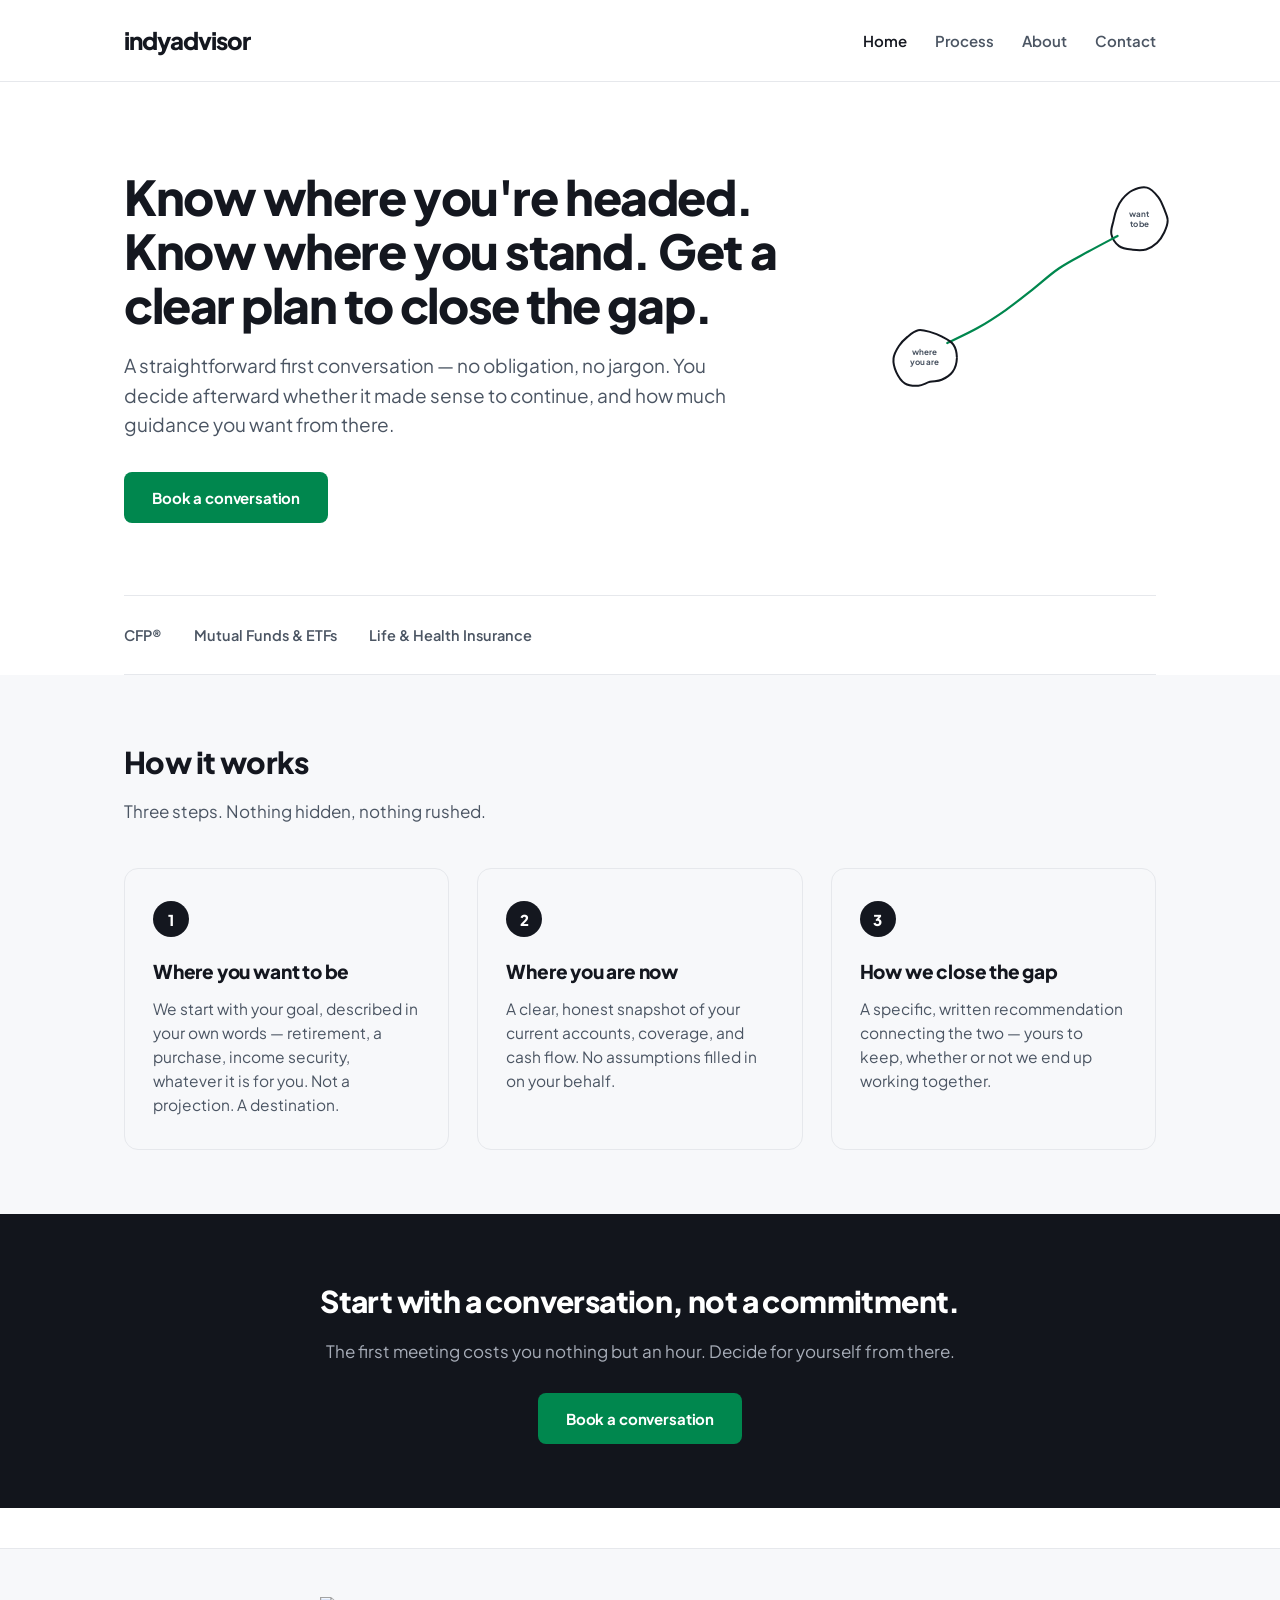
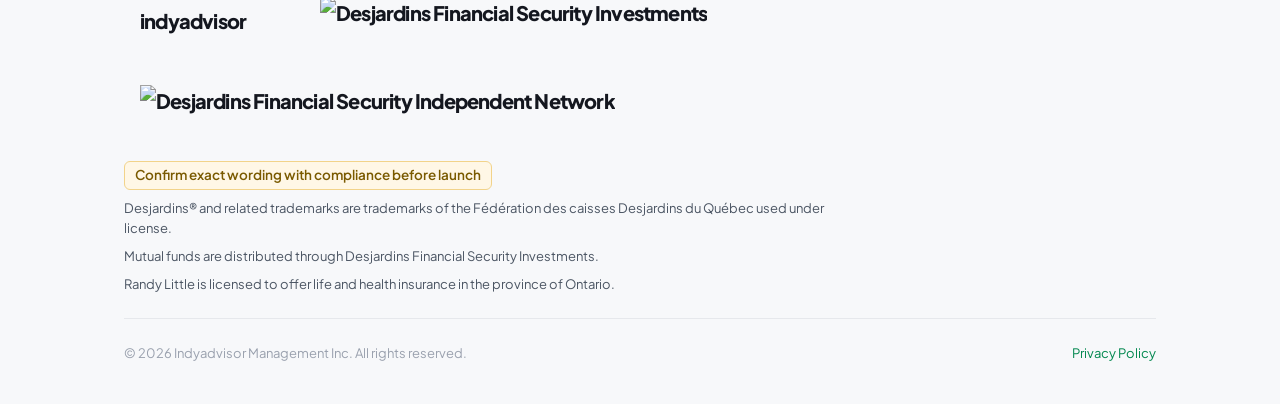
==== index.html @ a877bf17 "Add files via upload" ====
<!doctype html>
<html lang="en">
<head>
<meta charset="utf-8">
<meta name="viewport" content="width=device-width, initial-scale=1">
<title>Indyadvisor Management Inc. — Financial planning, clearly</title>
<meta name="description" content="A clear starting point: where you want to be, where you are today, and a specific plan to close the gap. CFP®, mutual funds &amp; ETFs, and insurance licensed in Ontario.">
<link rel="preconnect" href="https://fonts.googleapis.com">
<link rel="stylesheet" href="https://fonts.googleapis.com/css2?family=Plus+Jakarta+Sans:wght@500;600;700;800&display=swap">
<link rel="stylesheet" href="styles.css">
</head>
<body>

<header class="site">
  <div class="wrap">
    <a href="index.html" class="logo">indyadvisor</a>
    <nav class="main">
      <a href="index.html" class="current">Home</a>
      <a href="process.html">Process</a>
      <a href="about.html">About</a>
      <a href="contact.html">Contact</a>
    </nav>
  </div>
</header>

<section class="hero">
  <div class="wrap">
    <h1>Know where you're headed. Know where you stand. Get a clear plan to close the gap.</h1>
    <p class="lead">A straightforward first conversation — no obligation, no jargon. You decide afterward whether it made sense to continue, and how much guidance you want from there.</p>
    <a class="btn btn-primary" href="contact.html">Book a conversation</a>

    <svg class="hero-sketch" viewBox="0 0 370 280" aria-hidden="true">
      <path class="sketch-circle sketch-b" d="M 354.79,55.00 C 354.81,59.88 352.67,65.13 350.50,69.69 C 348.34,74.24 345.52,78.84 341.80,82.33 C 338.07,85.83 333.14,89.22 328.14,90.66 C 323.14,92.10 317.33,91.67 311.79,90.97 C 306.25,90.27 299.31,89.68 294.90,86.47 C 290.49,83.26 286.49,76.94 285.34,71.69 C 284.19,66.45 286.96,60.06 288.01,55.00 C 289.06,49.94 289.83,45.76 291.63,41.34 C 293.43,36.91 295.52,32.39 298.83,28.45 C 302.14,24.51 306.41,20.07 311.49,17.71 C 316.57,15.36 324.00,12.97 329.28,14.35 C 334.56,15.72 339.66,21.61 343.17,25.95 C 346.68,30.29 348.40,35.55 350.34,40.39 C 352.28,45.23 354.76,50.12 354.79,55.00 Z"/>
      <text class="sketch-label sketch-label-b" x="320" y="51" text-anchor="middle"><tspan x="320" dy="0">want</tspan><tspan x="320" dy="12">to be</tspan></text>

      <path class="sketch-line" d="M 293.00,74.00 C 286.91,77.25 268.53,86.85 256.45,93.53 C 244.37,100.21 231.93,106.31 220.53,114.07 C 209.12,121.82 198.94,131.50 188.03,140.05 C 177.13,148.60 166.40,157.42 155.10,165.34 C 143.80,173.26 132.25,180.78 120.24,187.56 C 108.22,194.33 89.21,202.93 83.00,206.00"/>

      <path class="sketch-circle sketch-a" d="M 94.77,225.00 C 94.61,230.61 92.60,237.21 89.47,241.60 C 86.35,245.99 80.66,249.31 76.02,251.35 C 71.37,253.39 66.37,252.63 61.58,253.85 C 56.80,255.07 52.48,258.38 47.31,258.68 C 42.14,258.98 35.10,258.46 30.56,255.65 C 26.01,252.84 22.35,246.94 20.04,241.84 C 17.73,236.73 16.14,230.35 16.69,225.00 C 17.24,219.65 20.47,214.18 23.33,209.75 C 26.18,205.32 29.86,201.68 33.82,198.44 C 37.78,195.19 42.31,191.27 47.08,190.28 C 51.84,189.30 57.51,191.24 62.41,192.54 C 67.30,193.84 71.78,195.53 76.45,198.10 C 81.13,200.66 87.42,203.44 90.47,207.92 C 93.52,212.40 94.94,219.39 94.77,225.00 Z"/>
      <text class="sketch-label sketch-label-a" x="55" y="221" text-anchor="middle"><tspan x="55" dy="0">where</tspan><tspan x="55" dy="12">you are</tspan></text>
    </svg>
  </div>
</section>

<div class="wrap">
  <div class="trust-bar">
    <span>CFP&reg;</span>
    <span>Mutual Funds &amp; ETFs</span>
    <span>Life &amp; Health Insurance</span>
  </div>
</div>

<section class="alt">
  <div class="wrap">
    <h2 class="section-title">How it works</h2>
    <p class="section-sub">Three steps. Nothing hidden, nothing rushed.</p>
    <div class="steps">
      <div class="step">
        <span class="num">1</span>
        <h3>Where you want to be</h3>
        <p>We start with your goal, described in your own words — retirement, a purchase, income security, whatever it is for you. Not a projection. A destination.</p>
      </div>
      <div class="step">
        <span class="num">2</span>
        <h3>Where you are now</h3>
        <p>A clear, honest snapshot of your current accounts, coverage, and cash flow. No assumptions filled in on your behalf.</p>
      </div>
      <div class="step">
        <span class="num">3</span>
        <h3>How we close the gap</h3>
        <p>A specific, written recommendation connecting the two — yours to keep, whether or not we end up working together.</p>
      </div>
    </div>
  </div>
</section>

<section class="cta-band">
  <div class="wrap">
    <h2>Start with a conversation, not a commitment.</h2>
    <p>The first meeting costs you nothing but an hour. Decide for yourself from there.</p>
    <a class="btn btn-primary" href="contact.html">Book a conversation</a>
  </div>
</section>

<footer class="site">
  <div class="wrap">
    <div class="footer-logos">
      <div class="logo-slot real">indyadvisor</div>
      <div class="logo-slot real"><img src="assets/dfsi-logo.png" alt="Desjardins Financial Security Investments"></div>
      <div class="logo-slot real"><img src="assets/dfsin-logo.png" alt="Desjardins Financial Security Independent Network"></div>
    </div>
    <div class="disclosures">
      <span class="placeholder-note">Confirm exact wording with compliance before launch</span>
      <p>Desjardins&reg; and related trademarks are trademarks of the F&eacute;d&eacute;ration des caisses Desjardins du Qu&eacute;bec used under license.</p>
      <p>Mutual funds are distributed through Desjardins Financial Security Investments.</p>
      <!-- TODO: confirm with compliance whether this line needs "...through Desjardins Financial Security Independent Network" appended, matching the mutual fund line's pattern above. -->
      <p>Randy Little is licensed to offer life and health insurance in the province of Ontario.</p>
    </div>
    <div class="footer-bottom">
      <span>&copy; 2026 Indyadvisor Management Inc. All rights reserved.</span>
      <a href="privacy-policy.html">Privacy Policy</a>
    </div>
  </div>
</footer>

</body>
</html>
---- styles.css ----
/* Indyadvisor Management Inc. — site stylesheet */

:root {
  --ink: #14171f;
  --ink-soft: #4b5563;
  --muted: #9aa1ae;
  --line: #e6e8ec;
  --bg: #ffffff;
  --bg-alt: #f7f8fa;
  --accent: #00874e;
  --accent-dark: #00693d;
  --dark-bg: #12151c;
  --max: 1080px;
}

* { box-sizing: border-box; }

html { scroll-behavior: smooth; }

body {
  margin: 0;
  font-family: 'Plus Jakarta Sans', -apple-system, BlinkMacSystemFont, 'Segoe UI', sans-serif;
  color: var(--ink);
  background: var(--bg);
  line-height: 1.55;
  -webkit-font-smoothing: antialiased;
}

a { color: var(--accent); text-decoration: none; }
a:hover { color: var(--accent-dark); }

.wrap {
  max-width: var(--max);
  margin: 0 auto;
  padding: 0 24px;
}

/* Header */
header.site {
  border-bottom: 1px solid var(--line);
  padding: 22px 0;
}
header.site .wrap {
  display: flex;
  align-items: center;
  justify-content: space-between;
  flex-wrap: wrap;
  gap: 16px;
}
.logo {
  font-weight: 800;
  font-size: 24px;
  letter-spacing: -0.04em;
  color: var(--ink);
  text-decoration: none;
}
.logo:hover { color: var(--ink); }
nav.main {
  display: flex;
  gap: 28px;
  flex-wrap: wrap;
}
nav.main a {
  color: var(--ink-soft);
  font-weight: 600;
  font-size: 15px;
}
nav.main a:hover { color: var(--ink); }
nav.main a.current { color: var(--ink); }

/* Buttons */
.btn {
  display: inline-block;
  padding: 14px 28px;
  border-radius: 8px;
  font-weight: 700;
  font-size: 15px;
  letter-spacing: -0.01em;
}
.btn-primary {
  background: var(--accent);
  color: #ffffff;
}
.btn-primary:hover { background: var(--accent-dark); color: #ffffff; }
.btn-ghost {
  border: 1px solid var(--line);
  color: var(--ink);
}
.btn-ghost:hover { border-color: var(--ink-soft); color: var(--ink); }

/* Hero */
.hero {
  padding: 88px 0 72px;
}
.hero .wrap {
  position: relative;
}
.hero h1 {
  font-size: 48px;
  font-weight: 800;
  letter-spacing: -0.03em;
  line-height: 1.12;
  margin: 0 0 20px;
  max-width: 760px;
}
.hero p.lead {
  font-size: 19px;
  color: var(--ink-soft);
  max-width: 620px;
  margin: 0 0 32px;
}

/* Hero sketch: simple whiteboard-style animated drawing in the top-right whitespace */
.hero-sketch {
  position: absolute;
  top: 6px;
  right: 0;
  width: 300px;
  height: auto;
  pointer-events: none;
}
@media (max-width: 980px) {
  .hero-sketch { display: none; }
}
.sketch-circle {
  fill: none;
  stroke: var(--ink);
  stroke-width: 2.5;
  stroke-linecap: round;
  stroke-linejoin: round;
}
.sketch-line {
  fill: none;
  stroke: var(--accent);
  stroke-width: 2.75;
  stroke-linecap: round;
  stroke-linejoin: round;
}
.sketch-label {
  font-family: 'Plus Jakarta Sans', sans-serif;
  font-size: 10px;
  font-weight: 700;
  fill: var(--ink-soft);
  text-anchor: middle;
  opacity: 0;
}
.sketch-a {
  stroke-dasharray: 228;
  stroke-dashoffset: 228;
  animation: draw-stroke 0.6s ease-out 1.3s forwards;
}
.sketch-b {
  stroke-dasharray: 228;
  stroke-dashoffset: 228;
  animation: draw-stroke 0.6s ease-out 0.3s forwards;
}
.sketch-line {
  stroke-dasharray: 249;
  stroke-dashoffset: 249;
  animation: draw-stroke 0.7s ease-out 0.9s forwards;
}
.sketch-label-a {
  animation: sketch-fade-in 0.4s ease-out 1.9s forwards;
}
.sketch-label-b {
  animation: sketch-fade-in 0.4s ease-out 0.7s forwards;
}
@keyframes draw-stroke {
  to { stroke-dashoffset: 0; }
}
@keyframes sketch-fade-in {
  to { opacity: 1; }
}
@media (prefers-reduced-motion: reduce) {
  .hero-sketch .sketch-circle,
  .hero-sketch .sketch-line,
  .hero-sketch .sketch-label {
    animation: none !important;
    stroke-dashoffset: 0 !important;
    opacity: 1 !important;
  }
}

/* Sections */
section { padding: 64px 0; }
section.alt { background: var(--bg-alt); }
h2.section-title {
  font-size: 30px;
  font-weight: 800;
  letter-spacing: -0.02em;
  margin: 0 0 12px;
}
p.section-sub {
  color: var(--ink-soft);
  font-size: 17px;
  max-width: 620px;
  margin: 0 0 44px;
}

/* Step cards */
.steps {
  display: grid;
  grid-template-columns: repeat(3, 1fr);
  gap: 28px;
}
@media (max-width: 760px) {
  .steps { grid-template-columns: 1fr; }
}
.step {
  border: 1px solid var(--line);
  border-radius: 14px;
  padding: 32px 28px;
}
.step .num {
  display: inline-flex;
  align-items: center;
  justify-content: center;
  width: 36px;
  height: 36px;
  border-radius: 999px;
  background: var(--ink);
  color: #fff;
  font-weight: 800;
  font-size: 15px;
  margin-bottom: 20px;
}
.step h3 {
  font-size: 19px;
  font-weight: 800;
  letter-spacing: -0.01em;
  margin: 0 0 10px;
}
.step p { color: var(--ink-soft); font-size: 15.5px; margin: 0; }

/* Trust bar */
.trust-bar {
  display: flex;
  flex-wrap: wrap;
  gap: 12px 32px;
  padding: 28px 0;
  border-top: 1px solid var(--line);
  border-bottom: 1px solid var(--line);
  color: var(--ink-soft);
  font-weight: 600;
  font-size: 14.5px;
}

/* CTA band */
.cta-band {
  background: var(--dark-bg);
  color: #fff;
  padding: 64px 0;
  text-align: center;
}
.cta-band h2 {
  font-size: 30px;
  font-weight: 800;
  letter-spacing: -0.02em;
  margin: 0 0 14px;
}
.cta-band p {
  color: #a7adb8;
  font-size: 17px;
  margin: 0 0 28px;
}

/* Contact page: directions menu + map */
.directions-menu {
  display: inline-block;
  margin: 8px 0 28px;
  position: relative;
}
.directions-menu summary {
  list-style: none;
  cursor: pointer;
}
.directions-menu summary::-webkit-details-marker { display: none; }
.directions-options {
  margin-top: 10px;
  display: flex;
  flex-direction: column;
  gap: 4px;
  padding: 10px;
  border: 1px solid var(--line);
  border-radius: 10px;
  background: var(--bg-alt);
  max-width: 220px;
}
.directions-options a {
  font-weight: 600;
  font-size: 14.5px;
  color: var(--ink);
  padding: 8px 10px;
  border-radius: 6px;
}
.directions-options a:hover {
  background: #fff;
  color: var(--accent-dark);
}
.map-embed {
  margin: 4px 0 8px;
  border-radius: 14px;
  overflow: hidden;
  border: 1px solid var(--line);
  max-width: 720px;
}
.map-embed iframe {
  display: block;
  width: 100%;
  height: 320px;
}
.map-fallback-link {
  margin: 10px 0 4px;
  font-size: 14px;
}
.map-fallback-link a { font-weight: 600; }

/* About page: photo hero */
.about-hero-section { padding: 56px 0 8px; }
.about-hero {
  display: grid;
  grid-template-columns: 1.1fr 0.9fr;
  align-items: center;
  gap: 32px;
}
@media (max-width: 820px) {
  .about-hero { grid-template-columns: 1fr; }
}
.about-intro { order: 1; }
.about-photo-wrap { order: 2; position: relative; }
@media (max-width: 820px) {
  .about-photo-wrap { order: -1; max-width: 300px; margin: 0 auto 8px; }
}
.about-intro .kicker {
  display: inline-block;
  font-size: 13px;
  font-weight: 700;
  letter-spacing: 0.06em;
  text-transform: uppercase;
  color: var(--accent);
  margin: 0 0 12px;
}
.about-intro h1 {
  font-size: 40px;
  font-weight: 800;
  letter-spacing: -0.03em;
  line-height: 1.1;
  margin: 0 0 6px;
}
.about-intro .wink {
  display: block;
  font-size: 17px;
  font-weight: 600;
  font-style: italic;
  letter-spacing: -0.01em;
  color: var(--ink-soft);
  margin: 0 0 18px;
}
.about-intro p {
  color: var(--ink-soft);
  font-size: 17px;
  max-width: 480px;
  margin: 0 0 14px;
}
.about-intro p.quote-ish {
  color: var(--ink);
  font-weight: 600;
  font-size: 18px;
}
.about-photo-svg {
  width: 100%;
  max-width: 340px;
  height: auto;
  display: block;
  margin: 0 auto;
}
.photo-outline {
  fill: none;
  stroke: var(--accent);
  stroke-width: 3;
  stroke-linecap: round;
  stroke-linejoin: round;
  stroke-dasharray: 1078;
  stroke-dashoffset: 1078;
  animation: draw-stroke 1.1s ease-out 0.2s forwards;
}
@media (prefers-reduced-motion: reduce) {
  .photo-outline {
    animation: none !important;
    stroke-dashoffset: 0 !important;
  }
}

/* Content pages */
.content-block { padding: 64px 0; max-width: 720px; }
.content-block h1 {
  font-size: 38px;
  font-weight: 800;
  letter-spacing: -0.03em;
  margin: 0 0 18px;
}
.content-block h2 {
  font-size: 22px;
  font-weight: 800;
  letter-spacing: -0.02em;
  margin: 40px 0 12px;
}
.content-block p { color: var(--ink-soft); font-size: 16.5px; }
.content-block ul { color: var(--ink-soft); font-size: 16.5px; padding-left: 20px; }
.content-block li { margin-bottom: 8px; }

.placeholder-note {
  display: inline-block;
  background: #fff7e6;
  border: 1px solid #f2d38a;
  color: #7a5a00;
  font-size: 13.5px;
  font-weight: 600;
  padding: 3px 10px;
  border-radius: 6px;
  margin: 0 0 8px;
}

/* Footer */
footer.site {
  border-top: 1px solid var(--line);
  background: var(--bg-alt);
  padding: 48px 0 40px;
  margin-top: 40px;
}
.footer-logos {
  display: flex;
  align-items: center;
  gap: 40px;
  flex-wrap: wrap;
  margin-bottom: 28px;
}
.logo-slot {
  height: 48px;
  min-width: 140px;
  display: flex;
  align-items: center;
  justify-content: center;
  border: 1px dashed var(--line);
  border-radius: 6px;
  color: var(--muted);
  font-size: 12.5px;
  font-weight: 700;
  letter-spacing: 0.04em;
  text-transform: uppercase;
  padding: 0 16px;
}
.logo-slot img {
  height: 100%;
  width: auto;
  display: block;
}
.logo-slot.real {
  border: none;
  justify-content: flex-start;
  font-size: 20px;
  font-weight: 800;
  letter-spacing: -0.04em;
  color: var(--ink);
  text-transform: none;
}
.disclosures p {
  font-size: 13px;
  color: var(--ink-soft);
  max-width: 720px;
  margin: 0 0 8px;
}
.footer-bottom {
  display: flex;
  justify-content: space-between;
  flex-wrap: wrap;
  gap: 12px;
  margin-top: 24px;
  padding-top: 24px;
  border-top: 1px solid var(--line);
  font-size: 13px;
  color: var(--muted);
}
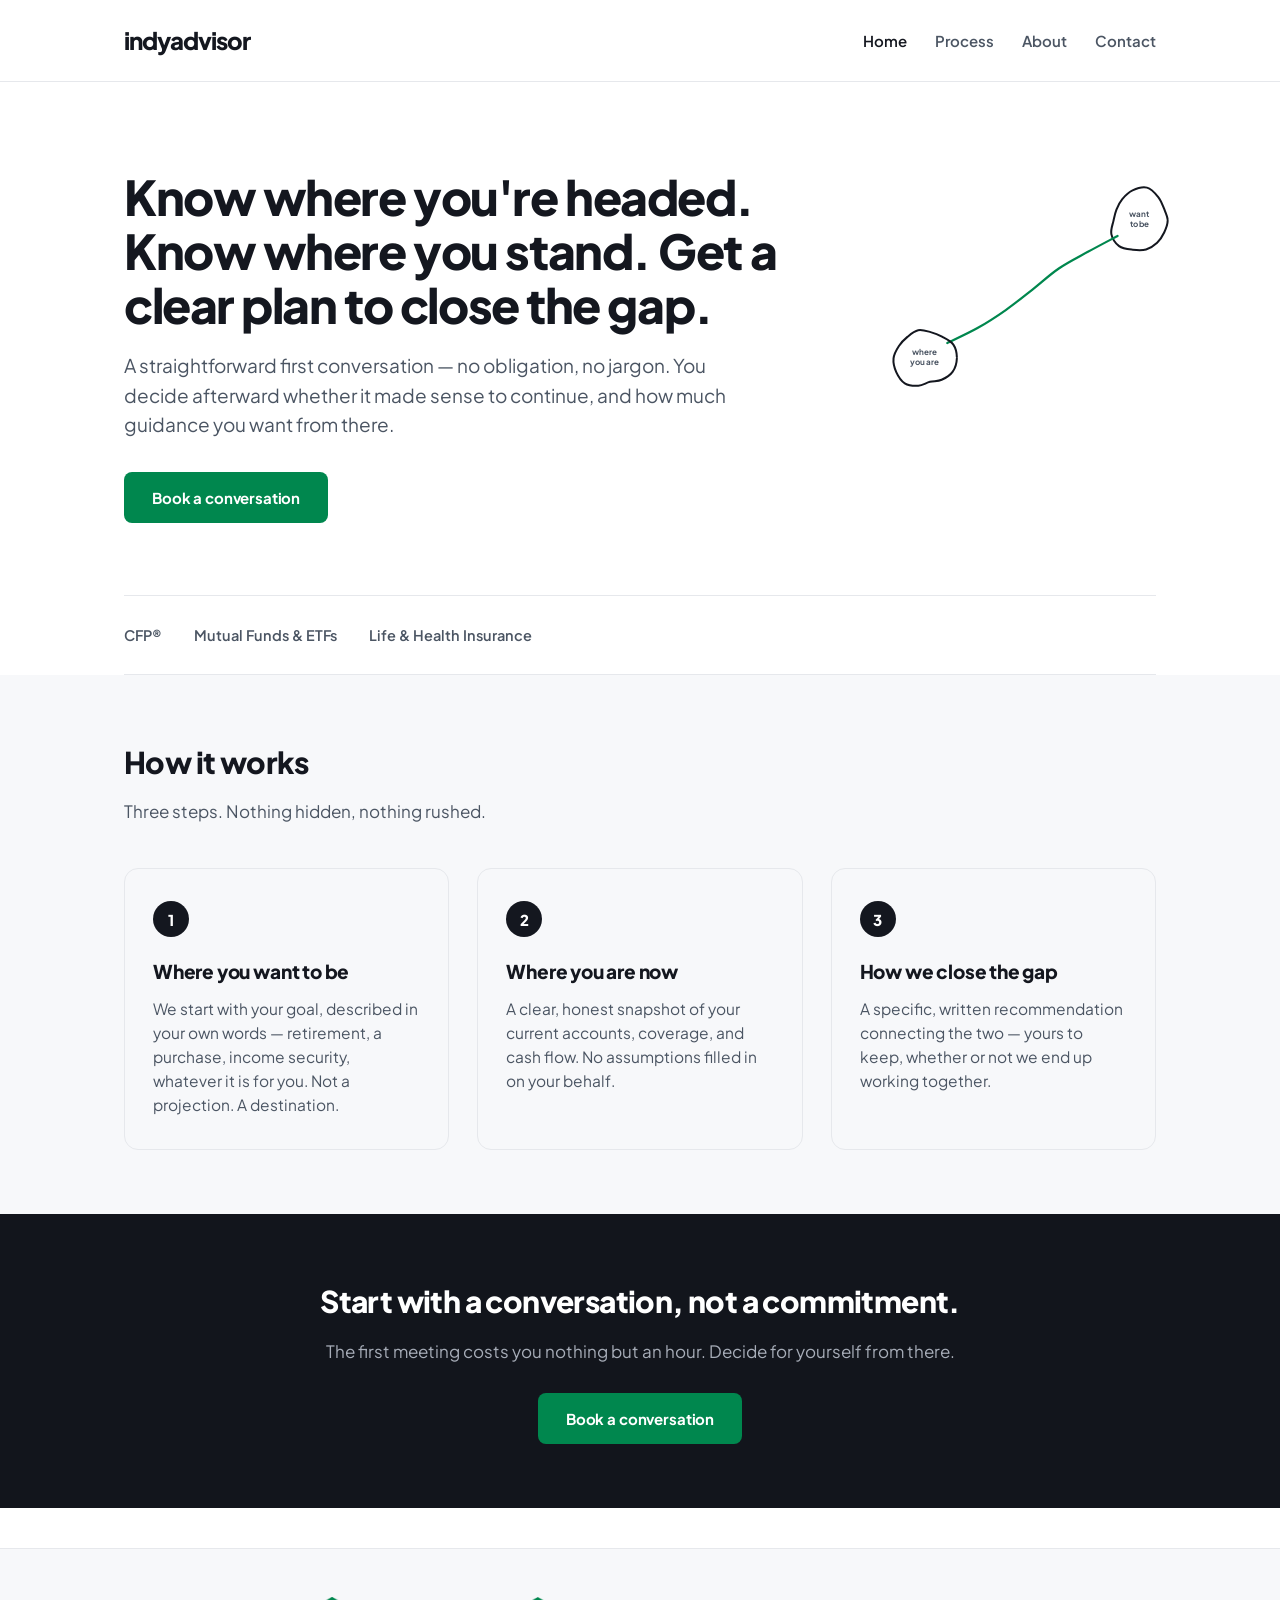
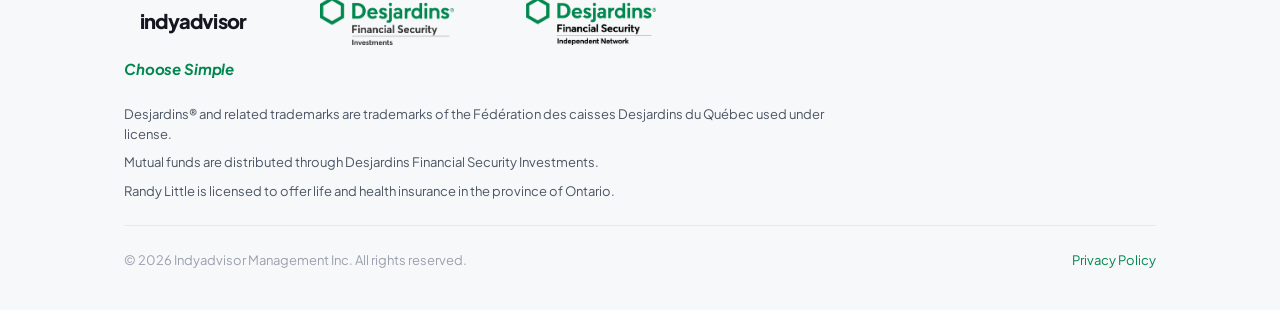
==== commit ee0eca00: "Add files via upload" ====
--- a/index.html
+++ b/index.html
@@ -88,8 +88,8 @@
       <div class="logo-slot real"><img src="assets/dfsi-logo.png" alt="Desjardins Financial Security Investments"></div>
       <div class="logo-slot real"><img src="assets/dfsin-logo.png" alt="Desjardins Financial Security Independent Network"></div>
     </div>
+    <p class="footer-tagline">Choose Simple</p>
     <div class="disclosures">
-      <span class="placeholder-note">Confirm exact wording with compliance before launch</span>
       <p>Desjardins&reg; and related trademarks are trademarks of the F&eacute;d&eacute;ration des caisses Desjardins du Qu&eacute;bec used under license.</p>
       <p>Mutual funds are distributed through Desjardins Financial Security Investments.</p>
       <!-- TODO: confirm with compliance whether this line needs "...through Desjardins Financial Security Independent Network" appended, matching the mutual fund line's pattern above. -->
--- a/styles.css
+++ b/styles.css
@@ -433,7 +433,15 @@
   align-items: center;
   gap: 40px;
   flex-wrap: wrap;
-  margin-bottom: 28px;
+  margin-bottom: 12px;
+}
+.footer-tagline {
+  font-size: 15px;
+  font-weight: 700;
+  font-style: italic;
+  letter-spacing: -0.01em;
+  color: var(--accent);
+  margin: 0 0 24px;
 }
 .logo-slot {
   height: 48px;
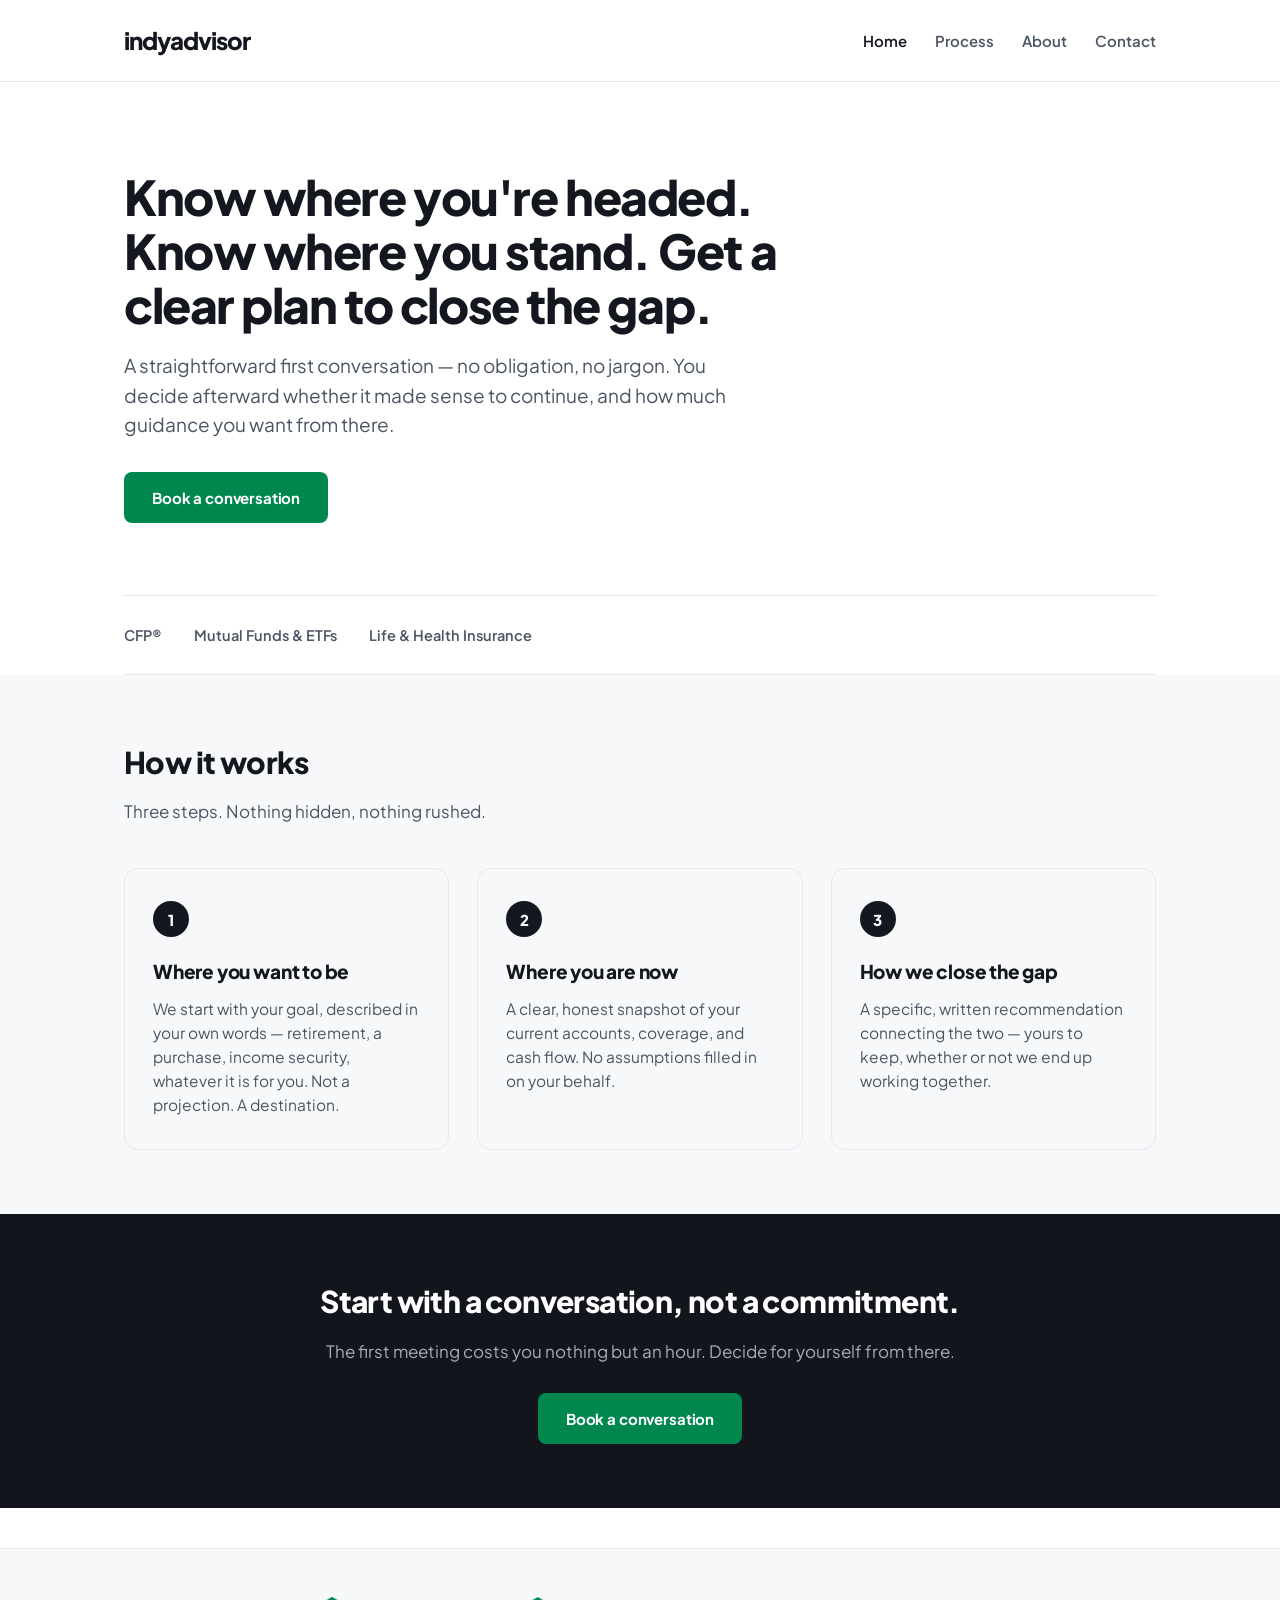
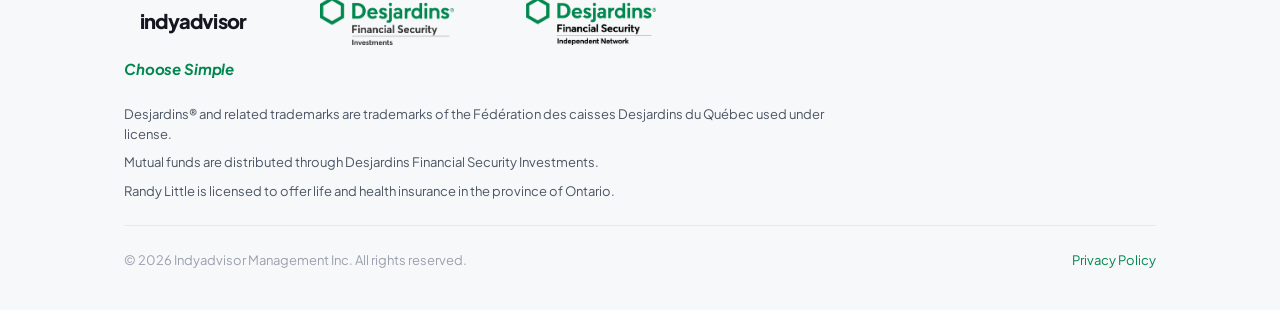
==== commit 72445c51: "Add files via upload" ====
--- a/index.html
+++ b/index.html
@@ -10,6 +10,18 @@
 <link rel="stylesheet" href="styles.css">
 </head>
 <body>
+
+<div class="intro-overlay" aria-hidden="true">
+  <svg class="intro-sketch" viewBox="0 0 370 280" aria-hidden="true">
+    <path class="sketch-circle sketch-b" d="M 354.79,55.00 C 354.81,59.88 352.67,65.13 350.50,69.69 C 348.34,74.24 345.52,78.84 341.80,82.33 C 338.07,85.83 333.14,89.22 328.14,90.66 C 323.14,92.10 317.33,91.67 311.79,90.97 C 306.25,90.27 299.31,89.68 294.90,86.47 C 290.49,83.26 286.49,76.94 285.34,71.69 C 284.19,66.45 286.96,60.06 288.01,55.00 C 289.06,49.94 289.83,45.76 291.63,41.34 C 293.43,36.91 295.52,32.39 298.83,28.45 C 302.14,24.51 306.41,20.07 311.49,17.71 C 316.57,15.36 324.00,12.97 329.28,14.35 C 334.56,15.72 339.66,21.61 343.17,25.95 C 346.68,30.29 348.40,35.55 350.34,40.39 C 352.28,45.23 354.76,50.12 354.79,55.00 Z"/>
+    <text class="sketch-label sketch-label-b" x="320" y="51" text-anchor="middle"><tspan x="320" dy="0">want</tspan><tspan x="320" dy="12">to be</tspan></text>
+
+    <path class="sketch-circle sketch-a" d="M 94.77,225.00 C 94.61,230.61 92.60,237.21 89.47,241.60 C 86.35,245.99 80.66,249.31 76.02,251.35 C 71.37,253.39 66.37,252.63 61.58,253.85 C 56.80,255.07 52.48,258.38 47.31,258.68 C 42.14,258.98 35.10,258.46 30.56,255.65 C 26.01,252.84 22.35,246.94 20.04,241.84 C 17.73,236.73 16.14,230.35 16.69,225.00 C 17.24,219.65 20.47,214.18 23.33,209.75 C 26.18,205.32 29.86,201.68 33.82,198.44 C 37.78,195.19 42.31,191.27 47.08,190.28 C 51.84,189.30 57.51,191.24 62.41,192.54 C 67.30,193.84 71.78,195.53 76.45,198.10 C 81.13,200.66 87.42,203.44 90.47,207.92 C 93.52,212.40 94.94,219.39 94.77,225.00 Z"/>
+    <text class="sketch-label sketch-label-a" x="55" y="221" text-anchor="middle"><tspan x="55" dy="0">where</tspan><tspan x="55" dy="12">you are</tspan></text>
+
+    <path class="sketch-line" d="M 83.00,206.00 C 89.21,202.93 108.22,194.33 120.24,187.56 C 132.25,180.78 143.80,173.26 155.10,165.34 C 166.40,157.42 177.13,148.60 188.03,140.05 C 198.94,131.50 209.12,121.82 220.53,114.07 C 231.93,106.31 244.37,100.21 256.45,93.53 C 268.53,86.85 286.91,77.25 293.00,74.00"/>
+  </svg>
+</div>
 
 <header class="site">
   <div class="wrap">
@@ -28,16 +40,6 @@
     <h1>Know where you're headed. Know where you stand. Get a clear plan to close the gap.</h1>
     <p class="lead">A straightforward first conversation — no obligation, no jargon. You decide afterward whether it made sense to continue, and how much guidance you want from there.</p>
     <a class="btn btn-primary" href="contact.html">Book a conversation</a>
-
-    <svg class="hero-sketch" viewBox="0 0 370 280" aria-hidden="true">
-      <path class="sketch-circle sketch-b" d="M 354.79,55.00 C 354.81,59.88 352.67,65.13 350.50,69.69 C 348.34,74.24 345.52,78.84 341.80,82.33 C 338.07,85.83 333.14,89.22 328.14,90.66 C 323.14,92.10 317.33,91.67 311.79,90.97 C 306.25,90.27 299.31,89.68 294.90,86.47 C 290.49,83.26 286.49,76.94 285.34,71.69 C 284.19,66.45 286.96,60.06 288.01,55.00 C 289.06,49.94 289.83,45.76 291.63,41.34 C 293.43,36.91 295.52,32.39 298.83,28.45 C 302.14,24.51 306.41,20.07 311.49,17.71 C 316.57,15.36 324.00,12.97 329.28,14.35 C 334.56,15.72 339.66,21.61 343.17,25.95 C 346.68,30.29 348.40,35.55 350.34,40.39 C 352.28,45.23 354.76,50.12 354.79,55.00 Z"/>
-      <text class="sketch-label sketch-label-b" x="320" y="51" text-anchor="middle"><tspan x="320" dy="0">want</tspan><tspan x="320" dy="12">to be</tspan></text>
-
-      <path class="sketch-line" d="M 293.00,74.00 C 286.91,77.25 268.53,86.85 256.45,93.53 C 244.37,100.21 231.93,106.31 220.53,114.07 C 209.12,121.82 198.94,131.50 188.03,140.05 C 177.13,148.60 166.40,157.42 155.10,165.34 C 143.80,173.26 132.25,180.78 120.24,187.56 C 108.22,194.33 89.21,202.93 83.00,206.00"/>
-
-      <path class="sketch-circle sketch-a" d="M 94.77,225.00 C 94.61,230.61 92.60,237.21 89.47,241.60 C 86.35,245.99 80.66,249.31 76.02,251.35 C 71.37,253.39 66.37,252.63 61.58,253.85 C 56.80,255.07 52.48,258.38 47.31,258.68 C 42.14,258.98 35.10,258.46 30.56,255.65 C 26.01,252.84 22.35,246.94 20.04,241.84 C 17.73,236.73 16.14,230.35 16.69,225.00 C 17.24,219.65 20.47,214.18 23.33,209.75 C 26.18,205.32 29.86,201.68 33.82,198.44 C 37.78,195.19 42.31,191.27 47.08,190.28 C 51.84,189.30 57.51,191.24 62.41,192.54 C 67.30,193.84 71.78,195.53 76.45,198.10 C 81.13,200.66 87.42,203.44 90.47,207.92 C 93.52,212.40 94.94,219.39 94.77,225.00 Z"/>
-      <text class="sketch-label sketch-label-a" x="55" y="221" text-anchor="middle"><tspan x="55" dy="0">where</tspan><tspan x="55" dy="12">you are</tspan></text>
-    </svg>
   </div>
 </section>
 
--- a/styles.css
+++ b/styles.css
@@ -92,9 +92,6 @@
 .hero {
   padding: 88px 0 72px;
 }
-.hero .wrap {
-  position: relative;
-}
 .hero h1 {
   font-size: 48px;
   font-weight: 800;
@@ -110,17 +107,28 @@
   margin: 0 0 32px;
 }
 
-/* Hero sketch: simple whiteboard-style animated drawing in the top-right whitespace */
-.hero-sketch {
-  position: absolute;
-  top: 6px;
-  right: 0;
-  width: 300px;
+/* Intro overlay: full-screen whiteboard-style sketch that plays on page load, then fades to reveal the site. Same on mobile and desktop. */
+.intro-overlay {
+  position: fixed;
+  inset: 0;
+  background: #ffffff;
+  display: flex;
+  align-items: center;
+  justify-content: center;
+  z-index: 9999;
+  animation: intro-fade-out 0.6s ease-in 3.0s forwards;
+}
+.intro-sketch {
+  width: min(78vw, 440px);
   height: auto;
-  pointer-events: none;
-}
-@media (max-width: 980px) {
-  .hero-sketch { display: none; }
+}
+@keyframes intro-fade-out {
+  0%   { opacity: 1; }
+  99%  { opacity: 0; }
+  100% { opacity: 0; visibility: hidden; pointer-events: none; }
+}
+@media (prefers-reduced-motion: reduce) {
+  .intro-overlay { display: none; }
 }
 .sketch-circle {
   fill: none;
@@ -147,7 +155,7 @@
 .sketch-a {
   stroke-dasharray: 228;
   stroke-dashoffset: 228;
-  animation: draw-stroke 0.6s ease-out 1.3s forwards;
+  animation: draw-stroke 0.6s ease-out 0.9s forwards;
 }
 .sketch-b {
   stroke-dasharray: 228;
@@ -157,10 +165,10 @@
 .sketch-line {
   stroke-dasharray: 249;
   stroke-dashoffset: 249;
-  animation: draw-stroke 0.7s ease-out 0.9s forwards;
+  animation: draw-stroke 0.7s ease-out 1.9s forwards;
 }
 .sketch-label-a {
-  animation: sketch-fade-in 0.4s ease-out 1.9s forwards;
+  animation: sketch-fade-in 0.4s ease-out 1.3s forwards;
 }
 .sketch-label-b {
   animation: sketch-fade-in 0.4s ease-out 0.7s forwards;
@@ -170,15 +178,6 @@
 }
 @keyframes sketch-fade-in {
   to { opacity: 1; }
-}
-@media (prefers-reduced-motion: reduce) {
-  .hero-sketch .sketch-circle,
-  .hero-sketch .sketch-line,
-  .hero-sketch .sketch-label {
-    animation: none !important;
-    stroke-dashoffset: 0 !important;
-    opacity: 1 !important;
-  }
 }
 
 /* Sections */
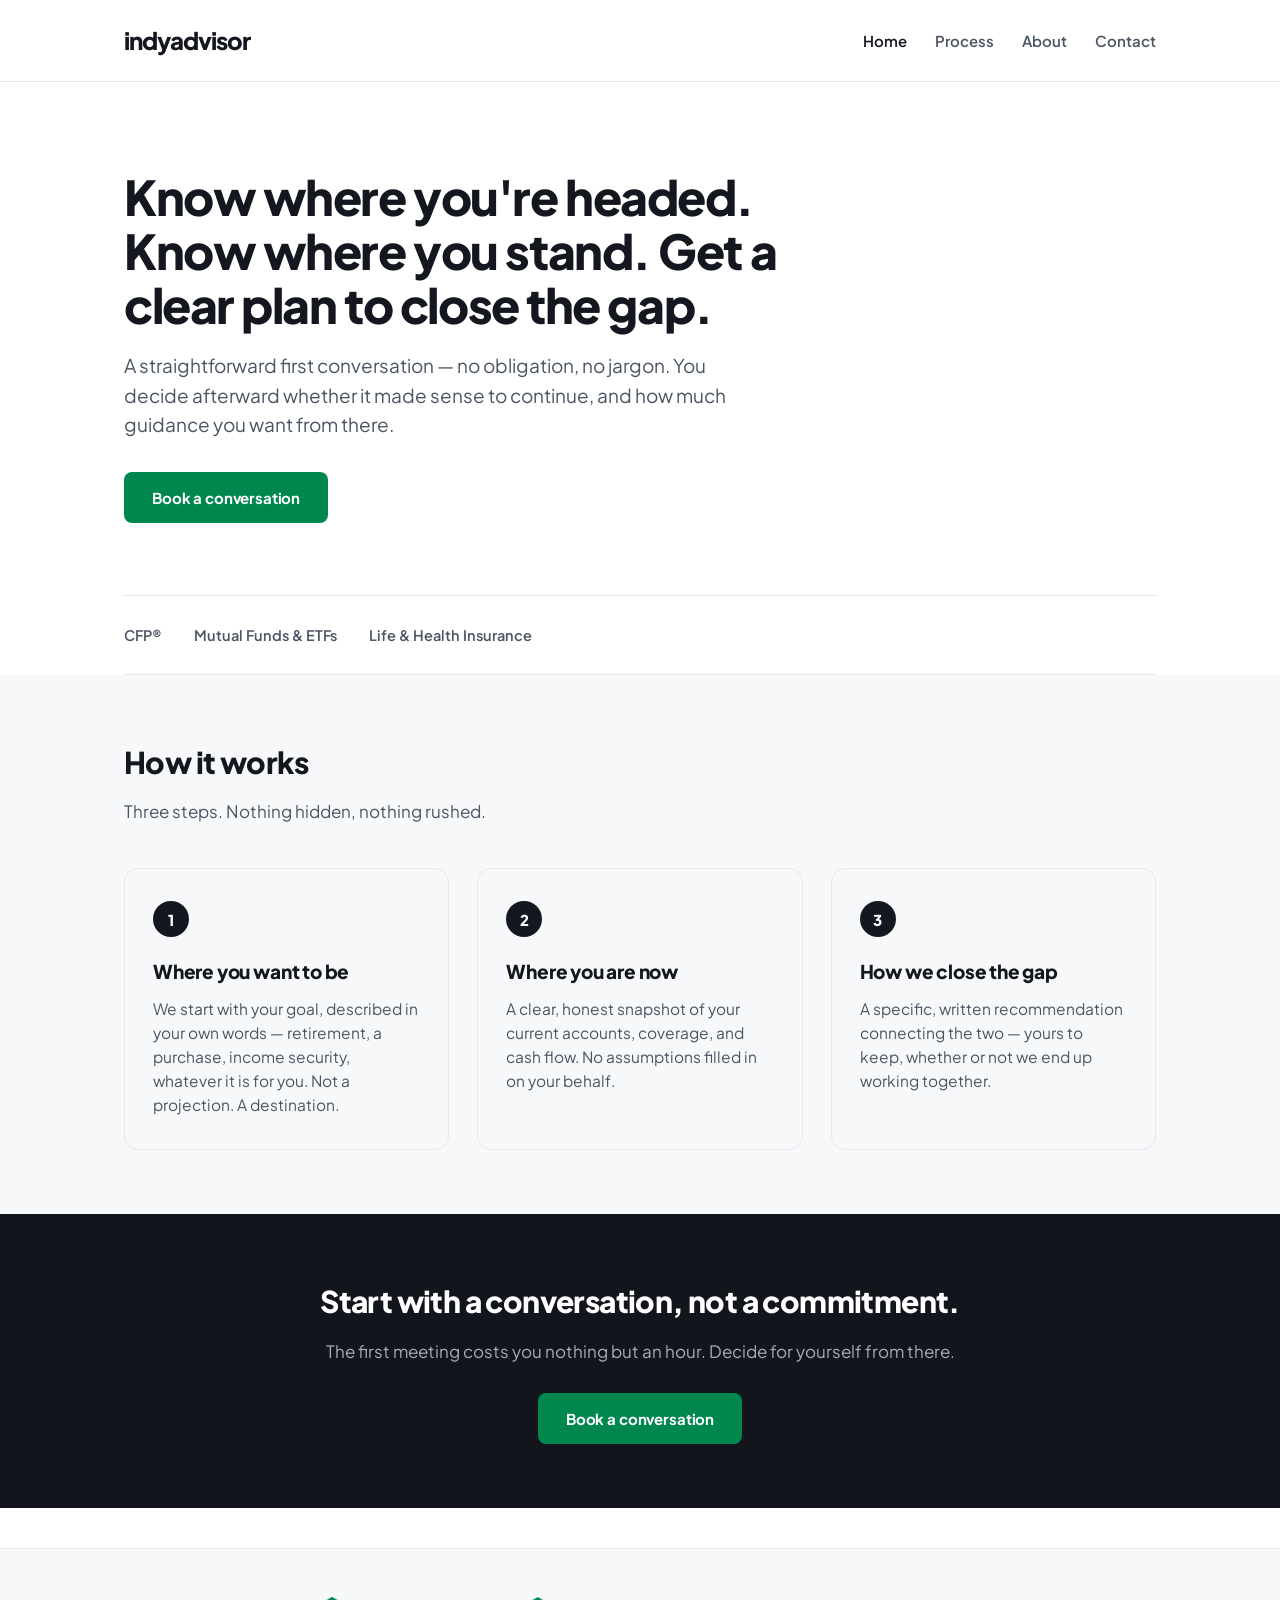
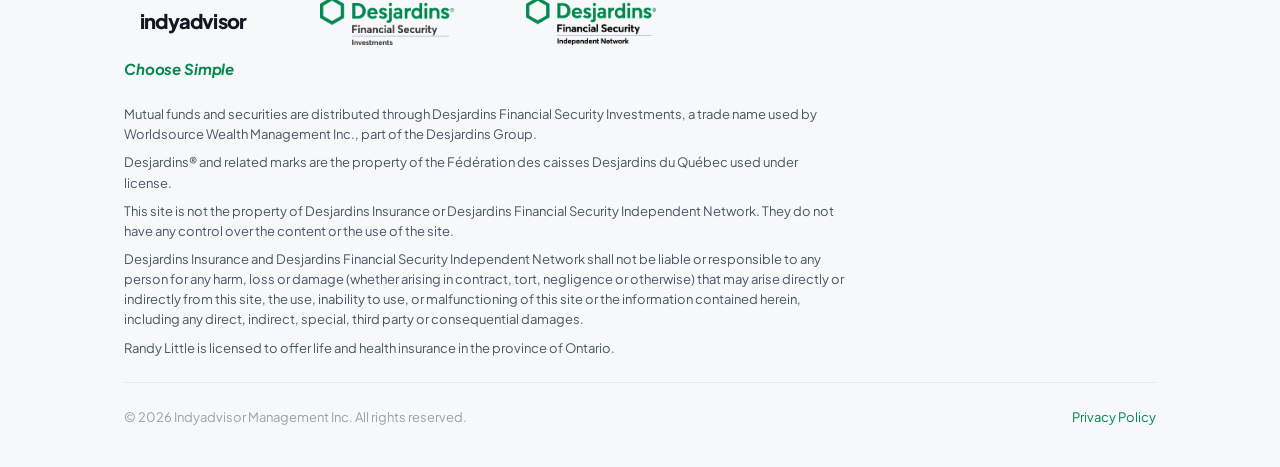
==== commit cb8d0594: "Add files via upload" ====
--- a/index.html
+++ b/index.html
@@ -92,9 +92,10 @@
     </div>
     <p class="footer-tagline">Choose Simple</p>
     <div class="disclosures">
-      <p>Desjardins&reg; and related trademarks are trademarks of the F&eacute;d&eacute;ration des caisses Desjardins du Qu&eacute;bec used under license.</p>
-      <p>Mutual funds are distributed through Desjardins Financial Security Investments.</p>
-      <!-- TODO: confirm with compliance whether this line needs "...through Desjardins Financial Security Independent Network" appended, matching the mutual fund line's pattern above. -->
+      <p>Mutual funds and securities are distributed through Desjardins Financial Security Investments, a trade name used by Worldsource Wealth Management Inc., part of the Desjardins Group.</p>
+      <p>Desjardins&reg; and related marks are the property of the F&eacute;d&eacute;ration des caisses Desjardins du Qu&eacute;bec used under license.</p>
+      <p>This site is not the property of Desjardins Insurance or Desjardins Financial Security Independent Network. They do not have any control over the content or the use of the site.</p>
+      <p>Desjardins Insurance and Desjardins Financial Security Independent Network shall not be liable or responsible to any person for any harm, loss or damage (whether arising in contract, tort, negligence or otherwise) that may arise directly or indirectly from this site, the use, inability to use, or malfunctioning of this site or the information contained herein, including any direct, indirect, special, third party or consequential damages.</p>
       <p>Randy Little is licensed to offer life and health insurance in the province of Ontario.</p>
     </div>
     <div class="footer-bottom">
--- a/styles.css
+++ b/styles.css
@@ -408,18 +408,6 @@
 .content-block ul { color: var(--ink-soft); font-size: 16.5px; padding-left: 20px; }
 .content-block li { margin-bottom: 8px; }
 
-.placeholder-note {
-  display: inline-block;
-  background: #fff7e6;
-  border: 1px solid #f2d38a;
-  color: #7a5a00;
-  font-size: 13.5px;
-  font-weight: 600;
-  padding: 3px 10px;
-  border-radius: 6px;
-  margin: 0 0 8px;
-}
-
 /* Footer */
 footer.site {
   border-top: 1px solid var(--line);
